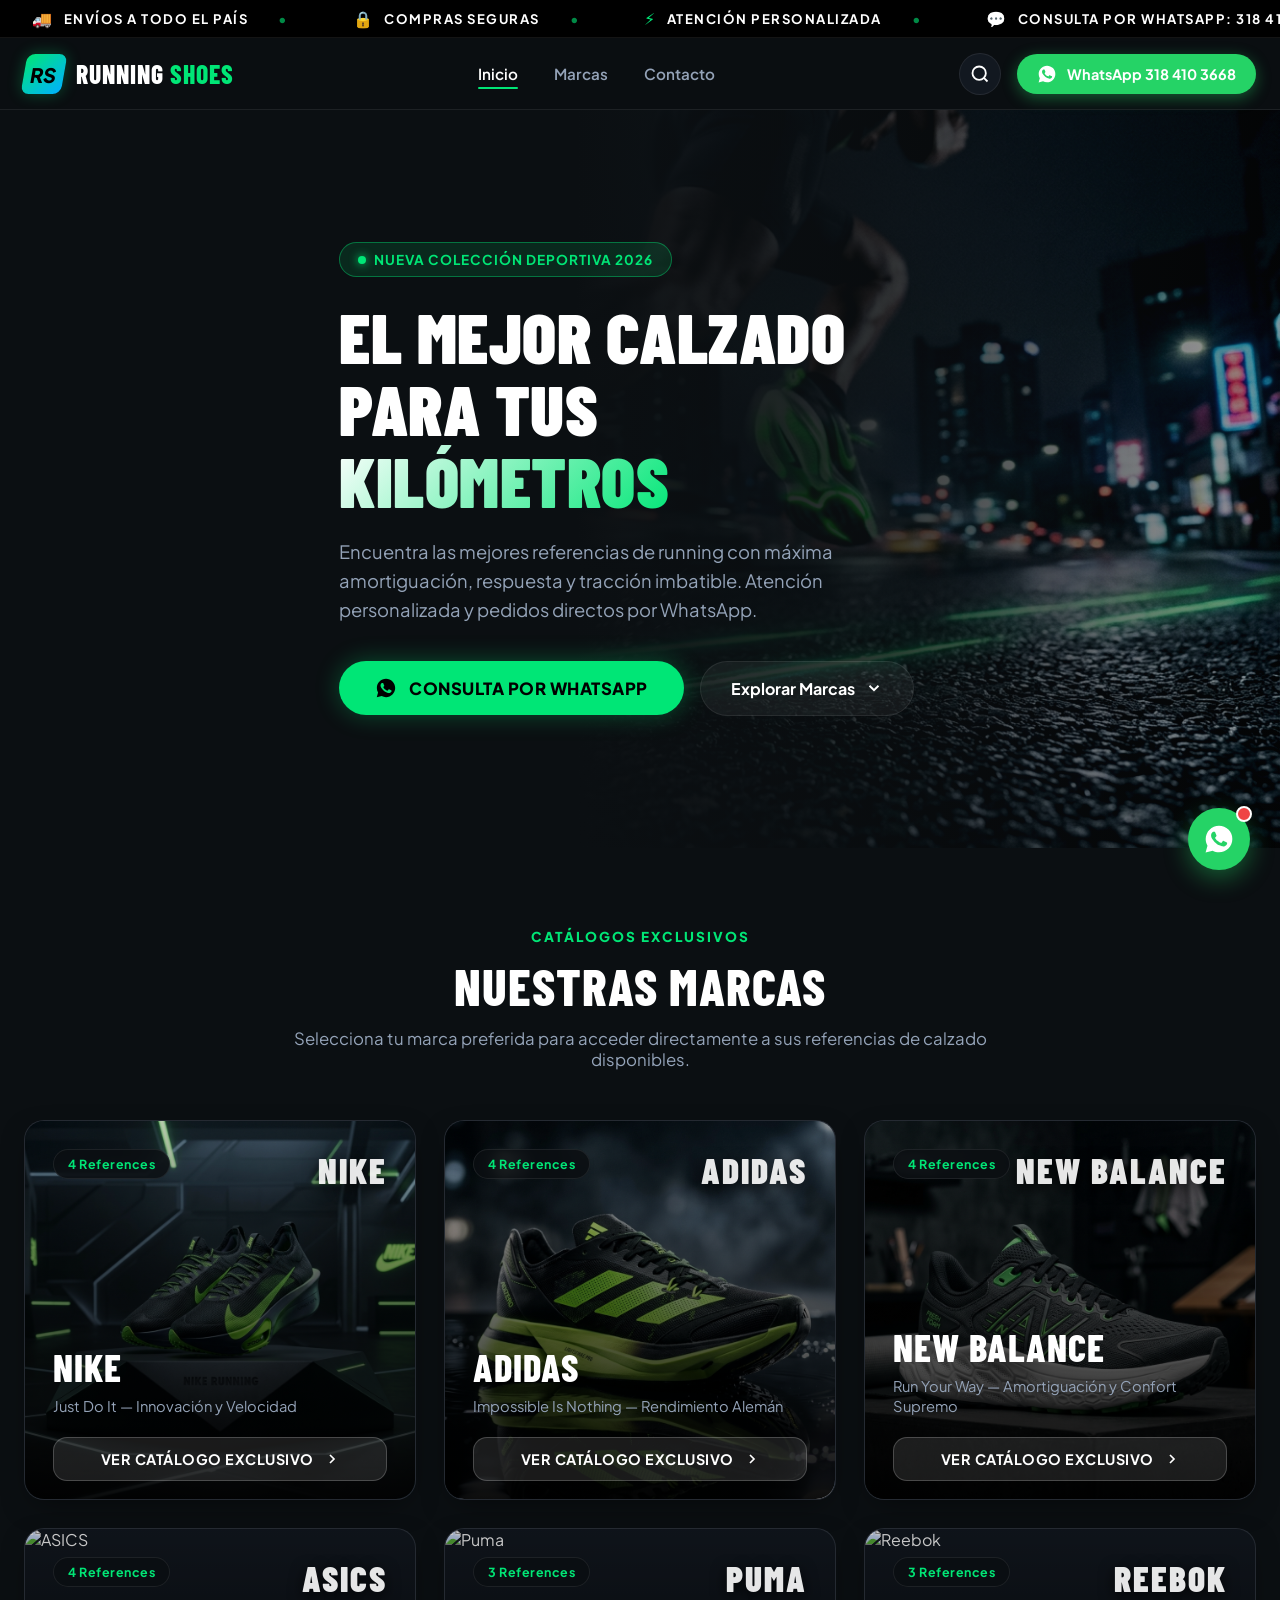
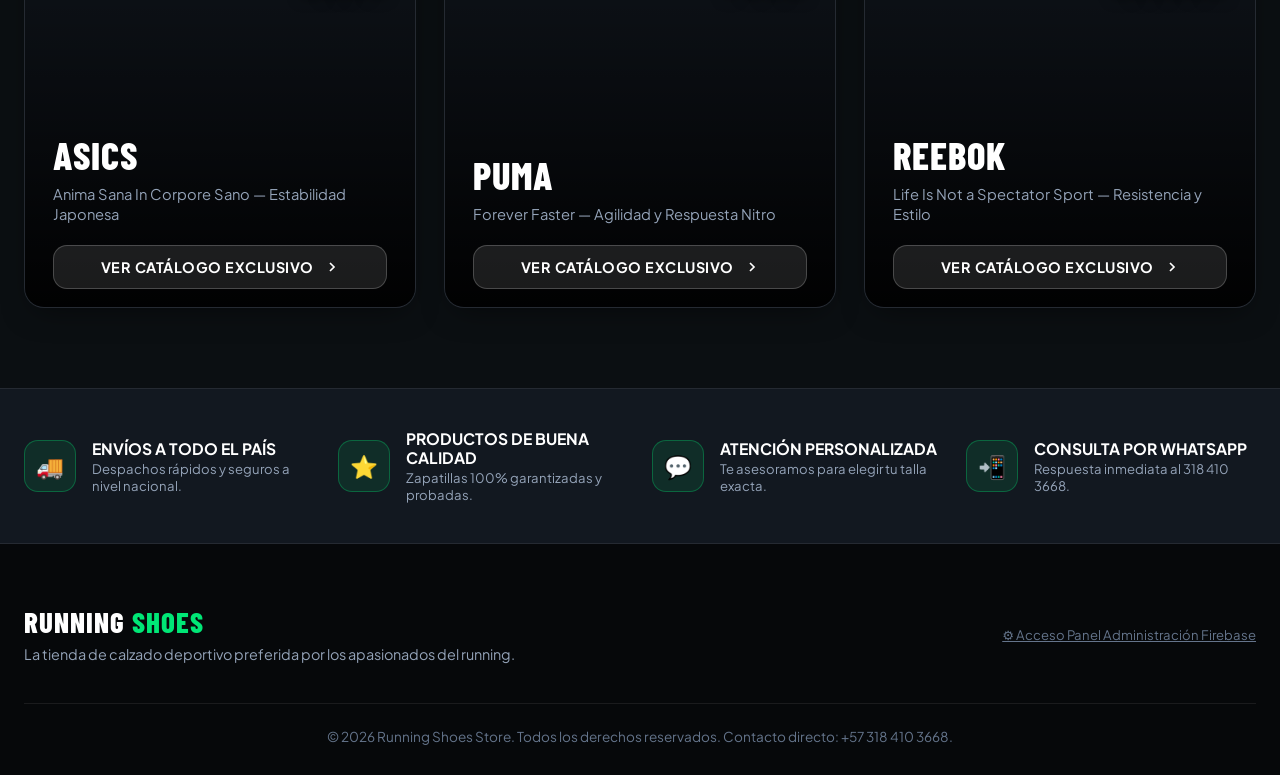
==== index.html @ e3128a9a "Commit inicial: Proyecto Running Shoes" ====
<!DOCTYPE html>
<html lang="es">
<head>
  <meta charset="UTF-8">
  <meta name="viewport" content="width=device-width, initial-scale=1.0">
  <title>Running Shoes — El mejor calzado para tus kilómetros</title>
  <meta name="description" content="Tienda especializada en zapatillas de running deportivas de las mejores marcas: Nike, Adidas, New Balance, ASICS, Puma y Reebok. Envíos a todo el país.">
  <meta name="keywords" content="zapatillas running, tenis deportivos, calzado atletismo, nike pegasus, adidas ultraboost, new balance 1080, asics nimbus, puma nitro, reebok floatride">
  
  <!-- Favicon -->
  <link rel="icon" href="data:image/svg+xml,<svg xmlns=%22http://www.w3.org/2000/svg%22 viewBox=%220 0 100 100%22><text y=%22.9em%22 font-size=%2290%22>👟</text></svg>">

  <!-- Google Fonts -->
  <link rel="preconnect" href="https://fonts.googleapis.com">
  <link rel="preconnect" href="https://fonts.gstatic.com" crossorigin>
  <link href="https://fonts.googleapis.com/css2?family=Barlow+Condensed:ital,wght@0,700;0,800;0,900;1,800&family=Plus+Jakarta+Sans:wght@400;500;600;700;800&display=swap" rel="stylesheet">

  <!-- Firebase v10 Web SDK (Compat mode for quick drop-in) -->
  <script src="https://www.gstatic.com/firebasejs/10.8.0/firebase-app-compat.js"></script>
  <script src="https://www.gstatic.com/firebasejs/10.8.0/firebase-firestore-compat.js"></script>

  <!-- Stylesheets -->
  <link rel="stylesheet" href="css/styles.css">
  <link rel="stylesheet" href="css/components.css">
  <link rel="stylesheet" href="css/responsive.css">
</head>
<body>

  <!-- 1. BARRA DE ANUNCIOS CONTINUA (TOP MARQUEE) -->
  <div class="top-announcement-bar" id="announcement-bar">
    <div class="marquee-track">
      <!-- Duplicate content to make infinite smooth scrolling loop -->
      <div class="marquee-item"><span class="icon">🚚</span> ENVÍOS A TODO EL PAÍS <span class="separator">•</span></div>
      <div class="marquee-item"><span class="icon">🔒</span> COMPRAS SEGURAS <span class="separator">•</span></div>
      <div class="marquee-item"><span class="icon">⚡</span> ATENCIÓN PERSONALIZADA <span class="separator">•</span></div>
      <div class="marquee-item"><span class="icon">💬</span> CONSULTA POR WHATSAPP: 318 410 3668 <span class="separator">•</span></div>

      <div class="marquee-item"><span class="icon">🚚</span> ENVÍOS A TODO EL PAÍS <span class="separator">•</span></div>
      <div class="marquee-item"><span class="icon">🔒</span> COMPRAS SEGURAS <span class="separator">•</span></div>
      <div class="marquee-item"><span class="icon">⚡</span> ATENCIÓN PERSONALIZADA <span class="separator">•</span></div>
      <div class="marquee-item"><span class="icon">💬</span> CONSULTA POR WHATSAPP: 318 410 3668 <span class="separator">•</span></div>
    </div>
  </div>

  <!-- 2. NAVEGACIÓN Y HEADER PRINCIPAL -->
  <header class="main-header" id="main-header">
    <div class="container header-container">
      <!-- Logo -->
      <a href="#home" class="brand-logo" id="header-logo-link">
        <div class="brand-logo-icon">RS</div>
        <div class="brand-logo-text">RUNNING <span>SHOES</span></div>
      </a>

      <!-- Menu Principal -->
      <nav>
        <ul class="nav-menu">
          <li><a href="#home" class="nav-link active" id="nav-home">Inicio</a></li>
          <li><a href="#marcas" class="nav-link" id="nav-brands">Marcas</a></li>
          <li><a href="#contacto" class="nav-link" id="nav-contact">Contacto</a></li>
        </ul>
      </nav>

      <!-- Acciones de Header -->
      <div class="header-actions">
        <!-- Icono de Búsqueda -->
        <button class="btn-icon" id="btn-open-search" title="Buscar zapatilla" aria-label="Buscar zapatilla">
          <svg width="20" height="20" viewBox="0 0 24 24" fill="none" stroke="currentColor" stroke-width="2.2"><circle cx="11" cy="11" r="8"></circle><line x1="21" y1="21" x2="16.65" y2="16.65"></line></svg>
        </button>

        <!-- Botón Top WhatsApp -->
        <a href="https://wa.me/573184103668?text=Hola%20Running%20Shoes,%20quisiera%20recibir%20asesor%C3%ADa%20sobre%20zapatillas." target="_blank" rel="noopener" class="btn-whatsapp-header">
          <svg viewBox="0 0 24 24"><path d="M12.012 2c-5.506 0-9.989 4.478-9.99 9.984 0 1.764.459 3.487 1.333 5.003l-1.417 5.176 5.297-1.389c1.46.797 3.109 1.216 4.777 1.217h.004c5.505 0 9.988-4.478 9.989-9.985 0-2.667-1.037-5.174-2.924-7.062s-4.394-2.944-7.063-2.944zm5.72 14.162c-.244.688-1.42 1.309-1.956 1.393-.535.084-1.218.125-3.524-.805-2.949-1.189-4.85-4.185-4.998-4.382-.148-.198-1.203-1.602-1.203-3.056 0-1.454.762-2.17 1.034-2.464.272-.294.593-.367.791-.367.198 0 .396.002.569.011.183.009.431-.07.674.513.247.593.841 2.054.915 2.203.074.148.124.322.025.517-.099.198-.148.322-.296.495-.148.173-.312.387-.446.52-.148.148-.302.309-.13.605.173.297.768 1.267 1.649 2.051 1.134 1.01 2.091 1.322 2.388 1.47.297.148.47.124.643-.074.173-.198.742-.865.94-1.162.198-.297.396-.247.667-.148.272.099 1.73.816 2.027.965.297.148.495.223.569.347.074.124.074.717-.17 1.405z"/></svg>
          <span>WhatsApp 318 410 3668</span>
        </a>
      </div>
    </div>
  </header>

  <!-- MAIN APP CONTAINER -->
  <main>
    <!-- ===================================================================
         HOMEPAGE VIEW (#home-view)
         =================================================================== -->
    <div id="home-view">
      <!-- 3. HERO SECTION DEPORTIVO -->
      <section class="hero-section">
        <div class="hero-bg-wrapper">
          <img src="assets/images/hero.jpg" alt="Running Shoes" class="hero-bg-img">
        </div>
        <div class="hero-overlay"></div>

        <div class="container hero-content">
          <div class="hero-badge">
            <span class="dot"></span>
            NUEVA COLECCIÓN DEPORTIVA 2026
          </div>
          <h1 class="hero-title">
            EL MEJOR CALZADO PARA TUS <span>KILÓMETROS</span>
          </h1>
          <p class="hero-description">
            Encuentra las mejores referencias de running con máxima amortiguación, respuesta y tracción imbatible. Atención personalizada y pedidos directos por WhatsApp.
          </p>

          <div class="hero-actions">
            <a href="https://wa.me/573184103668?text=Hola%20Running%20Shoes,%20quisiera%20recibir%20asesor%C3%ADa%20para%20elegir%20mis%20zapatillas." target="_blank" rel="noopener" class="btn-hero-primary">
              <svg width="22" height="22" viewBox="0 0 24 24" fill="currentColor"><path d="M12.012 2c-5.506 0-9.989 4.478-9.99 9.984 0 1.764.459 3.487 1.333 5.003l-1.417 5.176 5.297-1.389c1.46.797 3.109 1.216 4.777 1.217h.004c5.505 0 9.988-4.478 9.989-9.985 0-2.667-1.037-5.174-2.924-7.062s-4.394-2.944-7.063-2.944zm5.72 14.162c-.244.688-1.42 1.309-1.956 1.393-.535.084-1.218.125-3.524-.805-2.949-1.189-4.85-4.185-4.998-4.382-.148-.198-1.203-1.602-1.203-3.056 0-1.454.762-2.17 1.034-2.464.272-.294.593-.367.791-.367.198 0 .396.002.569.011.183.009.431-.07.674.513.247.593.841 2.054.915 2.203.074.148.124.322.025.517-.099.198-.148.322-.296.495-.148.173-.312.387-.446.52-.148.148-.302.309-.13.605.173.297.768 1.267 1.649 2.051 1.134 1.01 2.091 1.322 2.388 1.47.297.148.47.124.643-.074.173-.198.742-.865.94-1.162.198-.297.396-.247.667-.148.272.099 1.73.816 2.027.965.297.148.495.223.569.347.074.124.074.717-.17 1.405z"/></svg>
              CONSULTA POR WHATSAPP
            </a>

            <a href="#marcas" class="btn-hero-secondary">
              Explorar Marcas
              <svg width="18" height="18" viewBox="0 0 24 24" fill="none" stroke="currentColor" stroke-width="2.5"><polyline points="6 9 12 15 18 9"></polyline></svg>
            </a>
          </div>
        </div>
      </section>

      <!-- 4. SECCIÓN "NUESTRAS MARCAS" (TARJETAS UNICAMENTE EN EL INICIO) -->
      <section class="section-padding" id="marcas">
        <div class="container">
          <div class="section-header">
            <span class="section-subtitle">Catálogos Exclusivos</span>
            <h2 class="section-title">NUESTRAS MARCAS</h2>
            <p class="section-description">
              Selecciona tu marca preferida para acceder directamente a sus referencias de calzado disponibles.
            </p>
          </div>

          <!-- Grilla de Tarjetas de Marcas -->
          <div class="brands-grid" id="brands-grid">
            <!-- RENDERIZADO DINÁMICO POR JS -->
          </div>
        </div>
      </section>
    </div>

    <!-- ===================================================================
         SINGLE BRAND CATALOG VIEW (#brand-view)
         =================================================================== -->
    <div id="brand-view" class="brand-catalog-view">
      <div class="container section-padding">
        
        <!-- Header de la Marca Seleccionada -->
        <div class="brand-catalog-header">
          <div class="brand-header-actions">
            <button class="btn-back-to-brands" id="btn-back-to-brands">
              <svg width="18" height="18" viewBox="0 0 24 24" fill="none" stroke="currentColor" stroke-width="2.5"><line x1="19" y1="12" x2="5" y2="12"></line><polyline points="12 19 5 12 12 5"></polyline></svg>
              Volver a Marcas
            </button>
            <span class="brand-badge-pill" id="brand-header-badge">Nike Official</span>
          </div>

          <h2 class="brand-header-title" id="brand-header-title">NIKE RUNNING</h2>
          <p class="brand-header-description" id="brand-header-desc">
            Explora la colección completa de zapatillas Nike diseñadas para velocidad, entrenamientos diarios y fondos largos.
          </p>
        </div>

        <!-- Barra de Herramientas & Filtros de Categoría -->
        <div class="catalog-toolbar">
          <div class="category-filters" id="category-filters">
            <!-- Chips de Filtro Generados por JS -->
          </div>
          <div class="product-count-text" id="product-count-text">
            Mostrando referencias disponibles
          </div>
        </div>

        <!-- Grilla de Productos (4 Columnas en Desktop) -->
        <div class="products-grid" id="products-grid">
          <!-- RENDERIZADO DINÁMICO POR JS -->
        </div>

      </div>
    </div>
  </main>

  <!-- 5. FOOTER PROFESIONAL & GARANTÍAS -->
  <footer id="contacto">
    <div class="footer-guarantees">
      <div class="container">
        <div class="guarantees-grid">
          <div class="guarantee-card">
            <div class="guarantee-icon">🚚</div>
            <div>
              <div class="guarantee-title">ENVÍOS A TODO EL PAÍS</div>
              <div class="guarantee-desc">Despachos rápidos y seguros a nivel nacional.</div>
            </div>
          </div>

          <div class="guarantee-card">
            <div class="guarantee-icon">⭐</div>
            <div>
              <div class="guarantee-title">PRODUCTOS DE BUENA CALIDAD</div>
              <div class="guarantee-desc">Zapatillas 100% garantizadas y probadas.</div>
            </div>
          </div>

          <div class="guarantee-card">
            <div class="guarantee-icon">💬</div>
            <div>
              <div class="guarantee-title">ATENCIÓN PERSONALIZADA</div>
              <div class="guarantee-desc">Te asesoramos para elegir tu talla exacta.</div>
            </div>
          </div>

          <div class="guarantee-card">
            <div class="guarantee-icon">📲</div>
            <div>
              <div class="guarantee-title">CONSULTA POR WHATSAPP</div>
              <div class="guarantee-desc">Respuesta inmediata al 318 410 3668.</div>
            </div>
          </div>
        </div>
      </div>
    </div>

    <div class="site-footer">
      <div class="container">
        <div style="display: flex; justify-content: space-between; align-items: center; flex-wrap: wrap; gap: 20px;">
          <div>
            <div class="brand-logo-text" style="font-size: 1.8rem;">RUNNING <span>SHOES</span></div>
            <p style="color: var(--text-secondary); margin-top: 6px; font-size: 0.9rem;">
              La tienda de calzado deportivo preferida por los apasionados del running.
            </p>
          </div>

          <div>
            <a href="admin.html" style="color: var(--text-muted); font-size: 0.82rem; text-decoration: underline;">
              ⚙️ Acceso Panel Administración Firebase
            </a>
          </div>
        </div>

        <div class="footer-bottom">
          &copy; 2026 Running Shoes Store. Todos los derechos reservados. Contacto directo: +57 318 410 3668.
        </div>
      </div>
    </div>
  </footer>

  <!-- 6. BOTÓN FLOTANTE DE WHATSAPP -->
  <a href="https://wa.me/573184103668?text=Hola%20Running%20Shoes,%20quisiera%20consultar%20sobre%20disponibilidad%20de%20zapatillas." target="_blank" rel="noopener" class="floating-whatsapp" title="Habla con nosotros por WhatsApp" aria-label="WhatsApp Chat">
    <span class="whatsapp-badge-pulse"></span>
    <svg viewBox="0 0 24 24"><path d="M12.012 2c-5.506 0-9.989 4.478-9.99 9.984 0 1.764.459 3.487 1.333 5.003l-1.417 5.176 5.297-1.389c1.46.797 3.109 1.216 4.777 1.217h.004c5.505 0 9.988-4.478 9.989-9.985 0-2.667-1.037-5.174-2.924-7.062s-4.394-2.944-7.063-2.944zm5.72 14.162c-.244.688-1.42 1.309-1.956 1.393-.535.084-1.218.125-3.524-.805-2.949-1.189-4.85-4.185-4.998-4.382-.148-.198-1.203-1.602-1.203-3.056 0-1.454.762-2.17 1.034-2.464.272-.294.593-.367.791-.367.198 0 .396.002.569.011.183.009.431-.07.674.513.247.593.841 2.054.915 2.203.074.148.124.322.025.517-.099.198-.148.322-.296.495-.148.173-.312.387-.446.52-.148.148-.302.309-.13.605.173.297.768 1.267 1.649 2.051 1.134 1.01 2.091 1.322 2.388 1.47.297.148.47.124.643-.074.173-.198.742-.865.94-1.162.198-.297.396-.247.667-.148.272.099 1.73.816 2.027.965.297.148.495.223.569.347.074.124.074.717-.17 1.405z"/></svg>
  </a>

  <!-- 7. MODAL QUICK VIEW DETALLE PRODUCTO -->
  <div class="modal-backdrop" id="quick-view-modal">
    <div class="modal-content">
      <button class="btn-modal-close" id="btn-close-quick-view" aria-label="Cerrar modal">&times;</button>
      <div class="modal-grid">
        <div class="modal-media">
          <img src="" alt="Zapatilla" id="modal-product-img">
        </div>
        <div class="modal-details">
          <div class="product-category" id="modal-product-category">NIKE • DAILY TRAINER</div>
          <h3 class="modal-title" id="modal-product-title">Nike Pegasus 41</h3>
          <div class="modal-price" id="modal-product-price">$489.900 COP</div>
          <p class="modal-description" id="modal-product-desc">
            Descripción de la zapatilla...
          </p>

          <!-- Especificaciones Técnicas -->
          <div class="product-specs-pills" style="margin-bottom: 24px;">
            <span class="spec-pill" id="modal-spec-weight">⚖️ 280 g</span>
            <span class="spec-pill" id="modal-spec-drop">👟 Drop 10 mm</span>
            <span class="spec-pill" id="modal-spec-cushioning">☁️ Reactiva</span>
          </div>

          <!-- Selector de Tallas -->
          <div class="size-selector-title">Selecciona tu Talla (COL / US):</div>
          <div class="sizes-grid" id="modal-sizes-container">
            <!-- Botones de tallas por JS -->
          </div>

          <!-- Botón Pedido WhatsApp -->
          <button class="btn-whatsapp-product" id="btn-modal-whatsapp" style="padding: 14px; font-size: 1rem;">
            <svg viewBox="0 0 24 24"><path d="M12.012 2c-5.506 0-9.989 4.478-9.99 9.984 0 1.764.459 3.487 1.333 5.003l-1.417 5.176 5.297-1.389c1.46.797 3.109 1.216 4.777 1.217h.004c5.505 0 9.988-4.478 9.989-9.985 0-2.667-1.037-5.174-2.924-7.062s-4.394-2.944-7.063-2.944zm5.72 14.162c-.244.688-1.42 1.309-1.956 1.393-.535.084-1.218.125-3.524-.805-2.949-1.189-4.85-4.185-4.998-4.382-.148-.198-1.203-1.602-1.203-3.056 0-1.454.762-2.17 1.034-2.464.272-.294.593-.367.791-.367.198 0 .396.002.569.011.183.009.431-.07.674.513.247.593.841 2.054.915 2.203.074.148.124.322.025.517-.099.198-.148.322-.296.495-.148.173-.312.387-.446.52-.148.148-.302.309-.13.605.173.297.768 1.267 1.649 2.051 1.134 1.01 2.091 1.322 2.388 1.47.297.148.47.124.643-.074.173-.198.742-.865.94-1.162.198-.297.396-.247.667-.148.272.099 1.73.816 2.027.965.297.148.495.223.569.347.074.124.074.717-.17 1.405z"/></svg>
            Pedir por WhatsApp con esta Talla
          </button>
        </div>
      </div>
    </div>
  </div>

  <!-- 8. MODAL DE BÚSQUEDA RÁPIDA -->
  <div class="search-modal" id="search-modal">
    <div style="display: flex; justify-content: flex-end; max-width: 1200px; margin: 0 auto 20px auto;">
      <button class="btn-modal-close" id="btn-close-search" style="position: static;">&times;</button>
    </div>

    <div class="search-input-wrapper">
      <span class="search-icon-inside">🔍</span>
      <input type="text" id="search-input" class="search-input" placeholder="Buscar por modelo (ej: Pegasus, Ultraboost, Boston)..." autocomplete="off">
    </div>

    <div class="container">
      <div class="products-grid" id="search-results-grid">
        <!-- Resultados instantáneos de búsqueda -->
      </div>
    </div>
  </div>

  <!-- Scripts JavaScript -->
  <script src="js/products.js"></script>
  <script src="js/firebase-config.js"></script>
  <script src="js/products-service.js"></script>
  <script src="js/whatsapp.js"></script>
  <script src="js/app.js"></script>
</body>
</html>
---- css/styles.css ----
/* ==========================================================================
   RUNNING SHOES — DESIGN SYSTEM & BASE STYLES
   Colors: Dark Charcoal (#0B0F12), White (#FFFFFF), Neon Green (#00E676), WhatsApp (#25D366)
   ========================================================================== */

:root {
  /* Color Tokens */
  --bg-main: #0b0f12;
  --bg-surface: #121820;
  --bg-surface-elevated: #1a232e;
  --bg-card: #161e27;
  --bg-card-light: #ffffff;
  
  --text-primary: #ffffff;
  --text-secondary: #94a3b8;
  --text-dark: #0f172a;
  --text-muted: #64748b;

  --accent-green: #00e676;
  --accent-green-hover: #00c853;
  --accent-green-glow: rgba(0, 230, 118, 0.3);
  
  --whatsapp-green: #25d366;
  --whatsapp-hover: #1eaa52;
  --whatsapp-glow: rgba(37, 211, 102, 0.4);

  --border-subtle: rgba(255, 255, 255, 0.08);
  --border-active: rgba(0, 230, 118, 0.5);

  /* Typography */
  --font-main: 'Plus Jakarta Sans', system-ui, -apple-system, sans-serif;
  --font-display: 'Barlow Condensed', 'Plus Jakarta Sans', sans-serif;

  /* Layout Constants */
  --header-height: 72px;
  --topbar-height: 38px;
  --radius-sm: 8px;
  --radius-md: 14px;
  --radius-lg: 20px;
  --radius-full: 9999px;

  /* Shadows & Effects */
  --shadow-sm: 0 4px 12px rgba(0, 0, 0, 0.15);
  --shadow-glow: 0 0 25px rgba(0, 230, 118, 0.25);
  --shadow-card: 0 10px 30px -10px rgba(0, 0, 0, 0.5);
  --transition-fast: 0.2s cubic-bezier(0.4, 0, 0.2, 1);
  --transition-smooth: 0.35s cubic-bezier(0.16, 1, 0.3, 1);
}

/* Reset & Normalize */
*, *::before, *::after {
  box-sizing: border-box;
  margin: 0;
  padding: 0;
}

html {
  scroll-behavior: smooth;
  font-size: 16px;
  background-color: var(--bg-main);
  color: var(--text-primary);
  font-family: var(--font-main);
  -webkit-font-smoothing: antialiased;
}

body {
  overflow-x: hidden;
  min-height: 100vh;
  display: flex;
  flex-direction: column;
}

a {
  color: inherit;
  text-decoration: none;
}

button {
  font-family: inherit;
  border: none;
  background: none;
  cursor: pointer;
}

img {
  max-width: 100%;
  height: auto;
  display: block;
}

/* Utility Containers */
.container {
  width: 100%;
  max-width: 1320px;
  margin: 0 auto;
  padding: 0 24px;
}

.section-padding {
  padding: 80px 0;
}

/* Custom Scrollbar */
::-webkit-scrollbar {
  width: 10px;
}
::-webkit-scrollbar-track {
  background: var(--bg-main);
}
::-webkit-scrollbar-thumb {
  background: #24303f;
  border-radius: var(--radius-full);
}
::-webkit-scrollbar-thumb:hover {
  background: var(--accent-green);
}
---- css/components.css ----
/* ==========================================================================
   RUNNING SHOES — COMPONENTS & MODULES STYLES
   ========================================================================== */

/* --------------------------------------------------------------------------
   1. TOP ANNOUNCEMENT MARQUEE BAR
   -------------------------------------------------------------------------- */
.top-announcement-bar {
  background: #000000;
  border-bottom: 1px solid var(--border-subtle);
  height: var(--topbar-height);
  overflow: hidden;
  position: relative;
  z-index: 100;
  display: flex;
  align-items: center;
}

.marquee-track {
  display: flex;
  width: max-content;
  animation: marquee 28s linear infinite;
}

.marquee-track:hover {
  animation-play-state: paused;
}

.marquee-item {
  display: inline-flex;
  align-items: center;
  gap: 10px;
  padding: 0 32px;
  font-size: 0.82rem;
  font-weight: 700;
  letter-spacing: 1.5px;
  text-transform: uppercase;
  color: var(--text-primary);
  white-space: nowrap;
}

.marquee-item .icon {
  color: var(--accent-green);
  font-size: 1rem;
}

.marquee-item .separator {
  color: var(--accent-green);
  margin-left: 20px;
  opacity: 0.6;
}

@keyframes marquee {
  0% { transform: translateX(0); }
  100% { transform: translateX(-50%); }
}

/* --------------------------------------------------------------------------
   2. MAIN HEADER NAVIGATION
   -------------------------------------------------------------------------- */
.main-header {
  position: sticky;
  top: 0;
  z-index: 90;
  background: rgba(11, 15, 18, 0.92);
  backdrop-filter: blur(16px);
  -webkit-backdrop-filter: blur(16px);
  border-bottom: 1px solid var(--border-subtle);
  height: var(--header-height);
  transition: var(--transition-fast);
}

.header-container {
  display: flex;
  align-items: center;
  justify-content: space-between;
  height: 100%;
}

.brand-logo {
  display: flex;
  align-items: center;
  gap: 12px;
  text-decoration: none;
}

.brand-logo-icon {
  width: 40px;
  height: 40px;
  background: linear-gradient(135deg, var(--accent-green) 0%, #00b0ff 100%);
  border-radius: var(--radius-sm);
  display: flex;
  align-items: center;
  justify-content: center;
  color: #000;
  font-weight: 900;
  font-size: 1.25rem;
  transform: skewX(-10deg);
  box-shadow: 0 0 15px var(--accent-green-glow);
}

.brand-logo-text {
  font-family: var(--font-display);
  font-size: 1.6rem;
  font-weight: 800;
  letter-spacing: 1px;
  text-transform: uppercase;
  color: var(--text-primary);
}

.brand-logo-text span {
  color: var(--accent-green);
}

/* Nav Menu */
.nav-menu {
  display: flex;
  align-items: center;
  gap: 36px;
  list-style: none;
}

.nav-link {
  font-size: 0.95rem;
  font-weight: 600;
  color: var(--text-secondary);
  transition: var(--transition-fast);
  position: relative;
  padding: 6px 0;
}

.nav-link:hover, .nav-link.active {
  color: var(--text-primary);
}

.nav-link.active::after, .nav-link:hover::after {
  content: '';
  position: absolute;
  bottom: 0;
  left: 0;
  width: 100%;
  height: 2px;
  background: var(--accent-green);
  border-radius: var(--radius-full);
}

/* Header Actions */
.header-actions {
  display: flex;
  align-items: center;
  gap: 16px;
}

.btn-icon {
  width: 42px;
  height: 42px;
  border-radius: var(--radius-full);
  background: var(--bg-surface);
  border: 1px solid var(--border-subtle);
  color: var(--text-primary);
  display: flex;
  align-items: center;
  justify-content: center;
  font-size: 1.1rem;
  transition: var(--transition-fast);
}

.btn-icon:hover {
  background: var(--bg-surface-elevated);
  border-color: var(--accent-green);
  color: var(--accent-green);
}

.btn-whatsapp-header {
  display: inline-flex;
  align-items: center;
  gap: 10px;
  background: var(--whatsapp-green);
  color: #ffffff;
  padding: 10px 20px;
  border-radius: var(--radius-full);
  font-weight: 700;
  font-size: 0.9rem;
  transition: var(--transition-fast);
  box-shadow: 0 4px 15px var(--whatsapp-glow);
}

.btn-whatsapp-header:hover {
  background: var(--whatsapp-hover);
  transform: translateY(-2deg);
  box-shadow: 0 6px 20px var(--whatsapp-glow);
}

.btn-whatsapp-header svg {
  width: 20px;
  height: 20px;
  fill: currentColor;
}

/* --------------------------------------------------------------------------
   3. HERO SECTION DEPORTIVO
   -------------------------------------------------------------------------- */
.hero-section {
  position: relative;
  min-height: 82vh;
  display: flex;
  align-items: center;
  background: var(--bg-main);
  overflow: hidden;
  padding: 60px 0;
}

.hero-bg-wrapper {
  position: absolute;
  top: 0;
  right: 0;
  width: 65%;
  height: 100%;
  z-index: 1;
}

.hero-bg-img {
  width: 100%;
  height: 100%;
  object-fit: cover;
  object-position: center right;
  filter: brightness(0.85) contrast(1.1);
}

.hero-overlay {
  position: absolute;
  inset: 0;
  background: linear-gradient(90deg, 
    #0b0f12 0%, 
    #0b0f12 45%, 
    rgba(11, 15, 18, 0.85) 65%, 
    rgba(11, 15, 18, 0.3) 100%
  );
  z-index: 2;
}

.hero-content {
  position: relative;
  z-index: 10;
  max-width: 650px;
}

.hero-badge {
  display: inline-flex;
  align-items: center;
  gap: 8px;
  background: rgba(0, 230, 118, 0.12);
  border: 1px solid rgba(0, 230, 118, 0.4);
  color: var(--accent-green);
  padding: 8px 18px;
  border-radius: var(--radius-full);
  font-size: 0.85rem;
  font-weight: 700;
  letter-spacing: 1px;
  text-transform: uppercase;
  margin-bottom: 24px;
}

.hero-badge .dot {
  width: 8px;
  height: 8px;
  background: var(--accent-green);
  border-radius: 50%;
  box-shadow: 0 0 10px var(--accent-green);
  animation: pulse 2s infinite;
}

.hero-title {
  font-family: var(--font-display);
  font-size: clamp(2.8rem, 5.5vw, 4.8rem);
  font-weight: 900;
  line-height: 1.02;
  text-transform: uppercase;
  letter-spacing: 0.5px;
  margin-bottom: 20px;
  color: var(--text-primary);
}

.hero-title span {
  background: linear-gradient(135deg, #ffffff 0%, var(--accent-green) 100%);
  -webkit-background-clip: text;
  -webkit-text-fill-color: transparent;
}

.hero-description {
  font-size: 1.15rem;
  line-height: 1.6;
  color: var(--text-secondary);
  margin-bottom: 36px;
}

.hero-actions {
  display: flex;
  align-items: center;
  gap: 16px;
  flex-wrap: wrap;
}

.btn-hero-primary {
  display: inline-flex;
  align-items: center;
  gap: 12px;
  background: var(--accent-green);
  color: #000000;
  padding: 16px 36px;
  border-radius: var(--radius-full);
  font-weight: 800;
  font-size: 1.05rem;
  letter-spacing: 0.5px;
  text-transform: uppercase;
  transition: var(--transition-smooth);
  box-shadow: 0 0 25px var(--accent-green-glow);
}

.btn-hero-primary:hover {
  background: var(--accent-green-hover);
  transform: translateY(-3deg) scale(1.02);
  box-shadow: 0 0 35px rgba(0, 230, 118, 0.5);
}

.btn-hero-secondary {
  display: inline-flex;
  align-items: center;
  gap: 10px;
  background: rgba(255, 255, 255, 0.05);
  border: 1px solid var(--border-subtle);
  color: var(--text-primary);
  padding: 16px 30px;
  border-radius: var(--radius-full);
  font-weight: 700;
  font-size: 1rem;
  transition: var(--transition-fast);
}

.btn-hero-secondary:hover {
  background: rgba(255, 255, 255, 0.1);
  border-color: var(--text-primary);
}

/* --------------------------------------------------------------------------
   4. SECTION: NUESTRAS MARCAS (HOMEPAGE MAIN FOCUS)
   -------------------------------------------------------------------------- */
.section-header {
  text-align: center;
  max-width: 700px;
  margin: 0 auto 50px auto;
}

.section-subtitle {
  font-size: 0.85rem;
  font-weight: 800;
  letter-spacing: 2px;
  text-transform: uppercase;
  color: var(--accent-green);
  margin-bottom: 10px;
  display: block;
}

.section-title {
  font-family: var(--font-display);
  font-size: clamp(2.2rem, 4vw, 3.2rem);
  font-weight: 800;
  text-transform: uppercase;
  letter-spacing: 1px;
  color: var(--text-primary);
}

.section-description {
  color: var(--text-secondary);
  font-size: 1.05rem;
  margin-top: 12px;
}

/* Brands Grid */
.brands-grid {
  display: grid;
  grid-template-columns: repeat(3, 1fr);
  gap: 28px;
}

.brand-card {
  position: relative;
  height: 380px;
  border-radius: var(--radius-lg);
  overflow: hidden;
  background: var(--bg-surface);
  border: 1px solid var(--border-subtle);
  cursor: pointer;
  transition: var(--transition-smooth);
  box-shadow: var(--shadow-card);
}

.brand-card:hover {
  transform: translateY(-8deg);
  border-color: var(--accent-green);
  box-shadow: 0 20px 40px rgba(0, 0, 0, 0.6), 0 0 25px var(--accent-green-glow);
}

.brand-card-img {
  width: 100%;
  height: 100%;
  object-fit: cover;
  transition: transform 0.6s cubic-bezier(0.16, 1, 0.3, 1);
}

.brand-card:hover .brand-card-img {
  transform: scale(1.1);
}

.brand-card-overlay {
  position: absolute;
  inset: 0;
  background: linear-gradient(180deg, 
    rgba(0, 0, 0, 0.2) 0%, 
    rgba(0, 0, 0, 0.5) 40%, 
    rgba(0, 0, 0, 0.95) 100%
  );
  display: flex;
  flex-direction: column;
  justify-content: space-between;
  padding: 28px;
  z-index: 2;
}

.brand-card-top {
  display: flex;
  justify-content: space-between;
  align-items: flex-start;
}

.brand-badge-pill {
  background: rgba(11, 15, 18, 0.85);
  backdrop-filter: blur(8px);
  border: 1px solid var(--border-subtle);
  color: var(--accent-green);
  font-size: 0.78rem;
  font-weight: 700;
  padding: 6px 14px;
  border-radius: var(--radius-full);
  letter-spacing: 0.5px;
}

.brand-logo-watermark {
  font-family: var(--font-display);
  font-size: 2.2rem;
  font-weight: 900;
  color: rgba(255, 255, 255, 0.9);
  letter-spacing: 2px;
  text-shadow: 0 4px 15px rgba(0, 0, 0, 0.8);
}

.brand-card-bottom {
  transform: translateY(10px);
  transition: transform 0.3s ease;
}

.brand-card:hover .brand-card-bottom {
  transform: translateY(0);
}

.brand-name {
  font-family: var(--font-display);
  font-size: 2.4rem;
  font-weight: 800;
  text-transform: uppercase;
  color: var(--text-primary);
  margin-bottom: 6px;
  letter-spacing: 1px;
}

.brand-tagline {
  font-size: 0.92rem;
  color: var(--text-secondary);
  margin-bottom: 20px;
  line-height: 1.4;
}

.btn-explore-brand {
  display: inline-flex;
  align-items: center;
  gap: 10px;
  width: 100%;
  justify-content: center;
  background: rgba(255, 255, 255, 0.1);
  border: 1px solid rgba(255, 255, 255, 0.2);
  color: var(--text-primary);
  padding: 12px;
  border-radius: var(--radius-md);
  font-weight: 700;
  font-size: 0.9rem;
  text-transform: uppercase;
  letter-spacing: 0.5px;
  transition: var(--transition-fast);
}

.brand-card:hover .btn-explore-brand {
  background: var(--accent-green);
  border-color: var(--accent-green);
  color: #000000;
  box-shadow: 0 0 15px var(--accent-green-glow);
}

/* --------------------------------------------------------------------------
   5. SINGLE BRAND CATALOG VIEW
   -------------------------------------------------------------------------- */
.brand-catalog-view {
  display: none; /* Controlled via JS */
  padding-bottom: 80px;
}

.brand-catalog-view.active {
  display: block;
  animation: fadeIn 0.4s ease-out;
}

@keyframes fadeIn {
  from { opacity: 0; transform: translateY(15px); }
  to { opacity: 1; transform: translateY(0); }
}

.brand-catalog-header {
  position: relative;
  background: var(--bg-surface);
  border-radius: var(--radius-lg);
  padding: 40px;
  margin-bottom: 40px;
  border: 1px solid var(--border-subtle);
  overflow: hidden;
}

.brand-header-actions {
  display: flex;
  justify-content: space-between;
  align-items: center;
  margin-bottom: 24px;
}

.btn-back-to-brands {
  display: inline-flex;
  align-items: center;
  gap: 10px;
  background: rgba(255, 255, 255, 0.08);
  border: 1px solid var(--border-subtle);
  color: var(--text-primary);
  padding: 10px 22px;
  border-radius: var(--radius-full);
  font-weight: 700;
  font-size: 0.9rem;
  transition: var(--transition-fast);
}

.btn-back-to-brands:hover {
  background: var(--accent-green);
  border-color: var(--accent-green);
  color: #000000;
}

.brand-header-title {
  font-family: var(--font-display);
  font-size: clamp(2.5rem, 5vw, 4rem);
  font-weight: 900;
  text-transform: uppercase;
  color: var(--text-primary);
  letter-spacing: 1px;
}

.brand-header-description {
  color: var(--text-secondary);
  font-size: 1.1rem;
  max-width: 700px;
  margin-top: 10px;
}

/* Filter Bar inside Catalog */
.catalog-toolbar {
  display: flex;
  align-items: center;
  justify-content: space-between;
  gap: 20px;
  margin-bottom: 36px;
  flex-wrap: wrap;
}

.category-filters {
  display: flex;
  align-items: center;
  gap: 10px;
  flex-wrap: wrap;
}

.filter-chip {
  background: var(--bg-surface);
  border: 1px solid var(--border-subtle);
  color: var(--text-secondary);
  padding: 8px 18px;
  border-radius: var(--radius-full);
  font-size: 0.88rem;
  font-weight: 600;
  transition: var(--transition-fast);
  cursor: pointer;
}

.filter-chip:hover, .filter-chip.active {
  background: var(--accent-green);
  border-color: var(--accent-green);
  color: #000000;
  font-weight: 700;
}

/* Product Count Indicator */
.product-count-text {
  color: var(--text-muted);
  font-size: 0.9rem;
  font-weight: 600;
}

/* --------------------------------------------------------------------------
   6. PRODUCT CARDS & GRID (4 COLUMNS DESKTOP)
   -------------------------------------------------------------------------- */
.products-grid {
  display: grid;
  grid-template-columns: repeat(4, 1fr);
  gap: 24px;
}

.product-card {
  background: var(--bg-card);
  border-radius: var(--radius-lg);
  border: 1px solid var(--border-subtle);
  overflow: hidden;
  display: flex;
  flex-direction: column;
  transition: var(--transition-smooth);
  box-shadow: var(--shadow-sm);
  position: relative;
}

.product-card:hover {
  transform: translateY(-6deg);
  border-color: var(--border-active);
  box-shadow: 0 15px 35px rgba(0, 0, 0, 0.4), 0 0 20px var(--accent-green-glow);
}

.product-card-header {
  position: relative;
  width: 100%;
  height: 250px;
  background: #ffffff; /* Clean light surface for shoe visibility */
  display: flex;
  align-items: center;
  justify-content: center;
  padding: 20px;
  overflow: hidden;
}

.product-badge {
  position: absolute;
  top: 14px;
  left: 14px;
  background: #000000;
  color: var(--accent-green);
  border: 1px solid var(--accent-green);
  font-size: 0.72rem;
  font-weight: 800;
  padding: 4px 10px;
  border-radius: var(--radius-sm);
  letter-spacing: 0.5px;
  text-transform: uppercase;
  z-index: 5;
}

.product-brand-tag {
  position: absolute;
  top: 14px;
  right: 14px;
  background: rgba(0, 0, 0, 0.06);
  color: #334155;
  font-weight: 800;
  font-size: 0.75rem;
  padding: 4px 10px;
  border-radius: var(--radius-full);
}

.product-img {
  max-width: 90%;
  max-height: 85%;
  object-fit: contain;
  transition: transform 0.4s cubic-bezier(0.16, 1, 0.3, 1);
  filter: drop-shadow(0 10px 15px rgba(0, 0, 0, 0.18));
}

.product-card:hover .product-img {
  transform: scale(1.08) rotate(-3deg);
}

.product-card-body {
  padding: 22px;
  display: flex;
  flex-direction: column;
  flex-grow: 1;
}

.product-category {
  font-size: 0.78rem;
  font-weight: 700;
  color: var(--accent-green);
  text-transform: uppercase;
  letter-spacing: 0.8px;
  margin-bottom: 6px;
}

.product-title {
  font-size: 1.15rem;
  font-weight: 800;
  color: var(--text-primary);
  line-height: 1.3;
  margin-bottom: 12px;
  display: -webkit-box;
  -webkit-line-clamp: 2;
  line-clamp: 2;
  -webkit-box-orient: vertical;
  overflow: hidden;
  height: 2.6em;
}

.product-specs-pills {
  display: flex;
  align-items: center;
  gap: 8px;
  margin-bottom: 18px;
  flex-wrap: wrap;
}

.spec-pill {
  font-size: 0.75rem;
  color: var(--text-secondary);
  background: rgba(255, 255, 255, 0.05);
  padding: 4px 8px;
  border-radius: var(--radius-sm);
  border: 1px solid var(--border-subtle);
}

.product-price-row {
  display: flex;
  align-items: center;
  justify-content: space-between;
  margin-top: auto;
  margin-bottom: 16px;
}

.product-price {
  font-family: var(--font-display);
  font-size: 1.4rem;
  font-weight: 800;
  color: var(--text-primary);
}

/* WhatsApp Product CTA Button */
.btn-whatsapp-product {
  width: 100%;
  display: inline-flex;
  align-items: center;
  justify-content: center;
  gap: 10px;
  background: var(--whatsapp-green);
  color: #ffffff;
  padding: 12px 16px;
  border-radius: var(--radius-md);
  font-weight: 700;
  font-size: 0.9rem;
  transition: var(--transition-fast);
  box-shadow: 0 4px 12px var(--whatsapp-glow);
}

.btn-whatsapp-product:hover {
  background: var(--whatsapp-hover);
  box-shadow: 0 6px 18px var(--whatsapp-glow);
}

.btn-whatsapp-product svg {
  width: 18px;
  height: 18px;
  fill: currentColor;
}

/* --------------------------------------------------------------------------
   7. QUICK VIEW MODAL
   -------------------------------------------------------------------------- */
.modal-backdrop {
  position: fixed;
  inset: 0;
  background: rgba(0, 0, 0, 0.85);
  backdrop-filter: blur(10px);
  z-index: 999;
  display: flex;
  align-items: center;
  justify-content: center;
  padding: 20px;
  opacity: 0;
  visibility: hidden;
  transition: var(--transition-fast);
}

.modal-backdrop.active {
  opacity: 1;
  visibility: visible;
}

.modal-content {
  background: var(--bg-surface);
  border: 1px solid var(--border-subtle);
  border-radius: var(--radius-lg);
  width: 100%;
  max-width: 900px;
  max-height: 90vh;
  overflow-y: auto;
  position: relative;
  transform: scale(0.92);
  transition: var(--transition-smooth);
  box-shadow: 0 25px 50px rgba(0, 0, 0, 0.8);
}

.modal-backdrop.active .modal-content {
  transform: scale(1);
}

.btn-modal-close {
  position: absolute;
  top: 20px;
  right: 20px;
  width: 40px;
  height: 40px;
  border-radius: var(--radius-full);
  background: rgba(255, 255, 255, 0.1);
  color: var(--text-primary);
  font-size: 1.4rem;
  display: flex;
  align-items: center;
  justify-content: center;
  z-index: 10;
  transition: var(--transition-fast);
}

.btn-modal-close:hover {
  background: #ef4444;
  color: #ffffff;
}

.modal-grid {
  display: grid;
  grid-template-columns: 1fr 1fr;
}

.modal-media {
  background: #ffffff;
  padding: 40px;
  display: flex;
  align-items: center;
  justify-content: center;
  border-top-left-radius: var(--radius-lg);
  border-bottom-left-radius: var(--radius-lg);
}

.modal-media img {
  max-width: 100%;
  filter: drop-shadow(0 15px 25px rgba(0, 0, 0, 0.25));
}

.modal-details {
  padding: 36px;
  display: flex;
  flex-direction: column;
}

.modal-title {
  font-family: var(--font-display);
  font-size: 2rem;
  font-weight: 800;
  line-height: 1.1;
  color: var(--text-primary);
  margin-bottom: 10px;
}

.modal-price {
  font-size: 1.6rem;
  font-weight: 800;
  color: var(--accent-green);
  margin-bottom: 20px;
}

.modal-description {
  color: var(--text-secondary);
  font-size: 0.95rem;
  line-height: 1.6;
  margin-bottom: 24px;
}

/* Size Selector in Modal */
.size-selector-title {
  font-size: 0.88rem;
  font-weight: 700;
  text-transform: uppercase;
  color: var(--text-primary);
  margin-bottom: 12px;
}

.sizes-grid {
  display: flex;
  gap: 10px;
  flex-wrap: wrap;
  margin-bottom: 28px;
}

.size-btn {
  width: 44px;
  height: 44px;
  border-radius: var(--radius-md);
  border: 1px solid var(--border-subtle);
  background: var(--bg-card);
  color: var(--text-primary);
  font-weight: 700;
  font-size: 0.9rem;
  transition: var(--transition-fast);
}

.size-btn:hover, .size-btn.active {
  border-color: var(--accent-green);
  background: var(--accent-green);
  color: #000000;
}

/* --------------------------------------------------------------------------
   8. SEARCH OVERLAY MODAL
   -------------------------------------------------------------------------- */
.search-modal {
  position: fixed;
  inset: 0;
  background: rgba(11, 15, 18, 0.95);
  backdrop-filter: blur(15px);
  z-index: 1000;
  display: none;
  padding: 60px 24px;
}

.search-modal.active {
  display: block;
  animation: fadeIn 0.3s ease;
}

.search-input-wrapper {
  max-width: 800px;
  margin: 0 auto 40px auto;
  position: relative;
}

.search-input {
  width: 100%;
  background: var(--bg-surface);
  border: 2px solid var(--border-subtle);
  border-radius: var(--radius-full);
  padding: 20px 30px 20px 60px;
  font-size: 1.4rem;
  color: var(--text-primary);
  outline: none;
  transition: var(--transition-fast);
}

.search-input:focus {
  border-color: var(--accent-green);
  box-shadow: 0 0 25px var(--accent-green-glow);
}

.search-icon-inside {
  position: absolute;
  left: 24px;
  top: 50%;
  transform: translateY(-50%);
  font-size: 1.4rem;
  color: var(--accent-green);
}

/* --------------------------------------------------------------------------
   9. FLOATING WHATSAPP BUTTON
   -------------------------------------------------------------------------- */
.floating-whatsapp {
  position: fixed;
  bottom: 30px;
  right: 30px;
  z-index: 80;
  width: 62px;
  height: 62px;
  background: var(--whatsapp-green);
  border-radius: var(--radius-full);
  display: flex;
  align-items: center;
  justify-content: center;
  color: #ffffff;
  box-shadow: 0 8px 25px var(--whatsapp-glow);
  transition: var(--transition-smooth);
}

.floating-whatsapp:hover {
  transform: scale(1.1);
  background: var(--whatsapp-hover);
  box-shadow: 0 12px 30px var(--whatsapp-glow);
}

.floating-whatsapp svg {
  width: 32px;
  height: 32px;
  fill: currentColor;
}

.whatsapp-badge-pulse {
  position: absolute;
  top: -2px;
  right: -2px;
  width: 16px;
  height: 16px;
  background: #ef4444;
  border: 2px solid #ffffff;
  border-radius: 50%;
  animation: pulse 1.8s infinite;
}

@keyframes pulse {
  0% { transform: scale(0.95); box-shadow: 0 0 0 0 rgba(239, 68, 68, 0.7); }
  70% { transform: scale(1.05); box-shadow: 0 0 0 10px rgba(239, 68, 68, 0); }
  100% { transform: scale(0.95); box-shadow: 0 0 0 0 rgba(239, 68, 68, 0); }
}

/* --------------------------------------------------------------------------
   10. FOOTER PROFESIONAL & GUARANTEES
   -------------------------------------------------------------------------- */
.footer-guarantees {
  border-top: 1px solid var(--border-subtle);
  border-bottom: 1px solid var(--border-subtle);
  background: var(--bg-surface);
  padding: 40px 0;
}

.guarantees-grid {
  display: grid;
  grid-template-columns: repeat(4, 1fr);
  gap: 24px;
}

.guarantee-card {
  display: flex;
  align-items: center;
  gap: 16px;
}

.guarantee-icon {
  width: 52px;
  height: 52px;
  border-radius: var(--radius-md);
  background: rgba(0, 230, 118, 0.1);
  border: 1px solid rgba(0, 230, 118, 0.3);
  color: var(--accent-green);
  display: flex;
  align-items: center;
  justify-content: center;
  font-size: 1.4rem;
  flex-shrink: 0;
}

.guarantee-title {
  font-size: 0.98rem;
  font-weight: 700;
  color: var(--text-primary);
  margin-bottom: 2px;
}

.guarantee-desc {
  font-size: 0.82rem;
  color: var(--text-secondary);
}

.site-footer {
  background: #06080a;
  padding: 60px 0 30px 0;
  color: var(--text-secondary);
  font-size: 0.9rem;
}

.footer-bottom {
  margin-top: 40px;
  padding-top: 24px;
  border-top: 1px solid var(--border-subtle);
  text-align: center;
  font-size: 0.85rem;
  color: var(--text-muted);
}
---- css/responsive.css ----
/* ==========================================================================
   RUNNING SHOES — RESPONSIVE MEDIA QUERIES
   Column Rules: Desktop = 4 cols, Tablet = 2-3 cols, Mobile = 1-2 cols
   ========================================================================== */

/* Laptop & Small Desktop (1024px - 1279px) */
@media (max-width: 1279px) {
  .products-grid {
    grid-template-columns: repeat(3, 1fr);
    gap: 20px;
  }

  .brands-grid {
    grid-template-columns: repeat(3, 1fr);
    gap: 20px;
  }
}

/* Tablet (768px - 1023px) */
@media (max-width: 1023px) {
  .hero-section {
    min-height: 70vh;
    padding: 40px 0;
  }

  .hero-title {
    font-size: 3.2rem;
  }

  .brands-grid {
    grid-template-columns: repeat(2, 1fr);
    gap: 20px;
  }

  .products-grid {
    grid-template-columns: repeat(2, 1fr);
    gap: 18px;
  }

  .guarantees-grid {
    grid-template-columns: repeat(2, 1fr);
    gap: 20px;
  }

  .modal-grid {
    grid-template-columns: 1fr;
  }

  .modal-media {
    border-radius: var(--radius-lg) var(--radius-lg) 0 0;
    height: 280px;
  }
}

/* Mobile (<768px) */
@media (max-width: 767px) {
  :root {
    --header-height: 64px;
  }

  .nav-menu {
    display: none; /* Mobile menu can be toggled */
  }

  .btn-whatsapp-header span {
    display: none; /* Only icon on mobile top bar */
  }

  .btn-whatsapp-header {
    padding: 10px;
    border-radius: 50%;
  }

  .hero-section {
    min-height: auto;
    padding: 40px 0 60px 0;
  }

  .hero-bg-wrapper {
    width: 100%;
    opacity: 0.25;
  }

  .hero-overlay {
    background: linear-gradient(180deg, #0b0f12 0%, rgba(11, 15, 18, 0.9) 100%);
  }

  .hero-title {
    font-size: 2.5rem;
  }

  .brands-grid {
    grid-template-columns: repeat(1, 1fr);
    gap: 16px;
  }

  .brand-card {
    height: 280px;
  }

  .products-grid {
    grid-template-columns: repeat(2, 1fr); /* 2 columns on mobile for clean catalog display */
    gap: 12px;
  }

  .product-card-header {
    height: 170px;
    padding: 10px;
  }

  .product-card-body {
    padding: 14px;
  }

  .product-title {
    font-size: 0.95rem;
    height: 2.4em;
  }

  .product-price {
    font-size: 1.15rem;
  }

  .btn-whatsapp-product {
    padding: 10px 8px;
    font-size: 0.8rem;
  }

  .guarantees-grid {
    grid-template-columns: repeat(1, 1fr);
    gap: 16px;
  }

  .catalog-toolbar {
    flex-direction: column;
    align-items: flex-start;
  }
}

/* Extra Small Mobile (<480px) */
@media (max-width: 479px) {
  .products-grid {
    grid-template-columns: repeat(1, 1fr); /* 1 column on small phones */
  }

  .product-card-header {
    height: 220px;
  }

  .hero-actions {
    flex-direction: column;
    width: 100%;
  }

  .btn-hero-primary, .btn-hero-secondary {
    width: 100%;
    justify-content: center;
  }
}
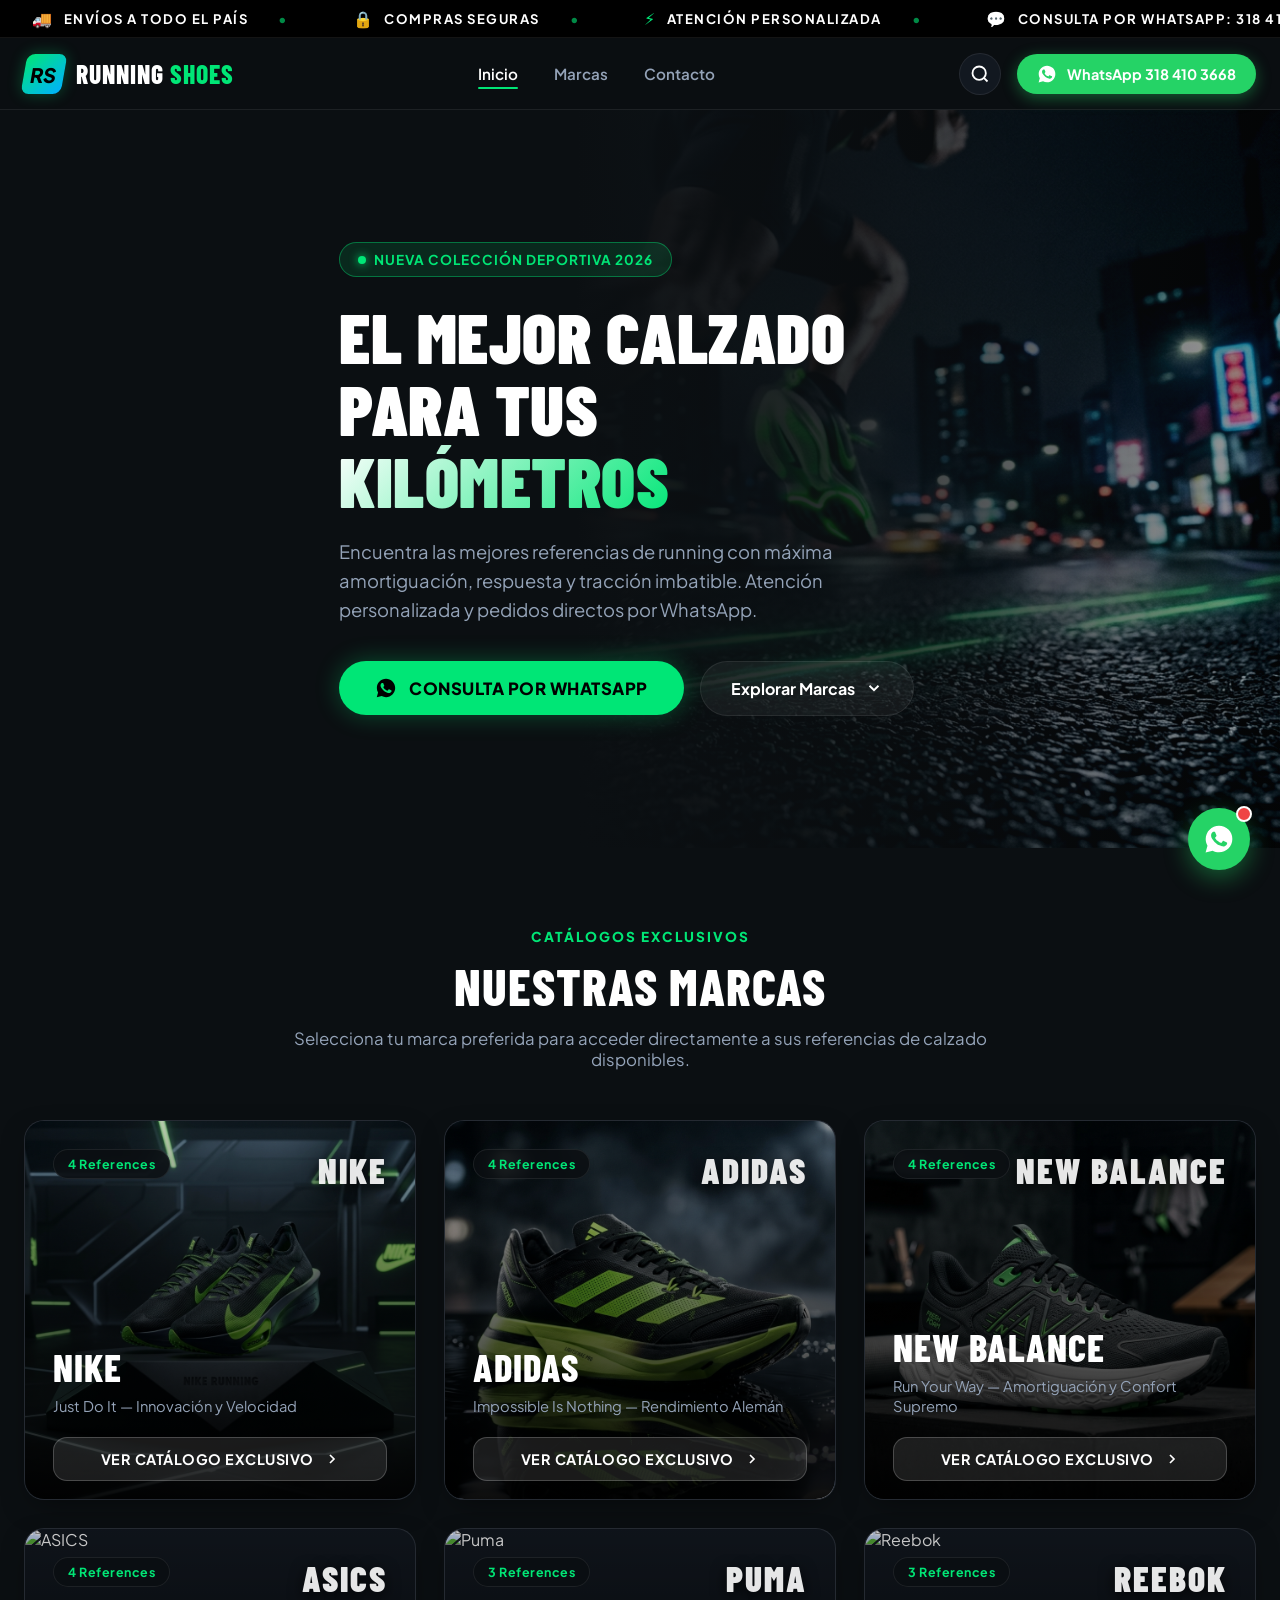
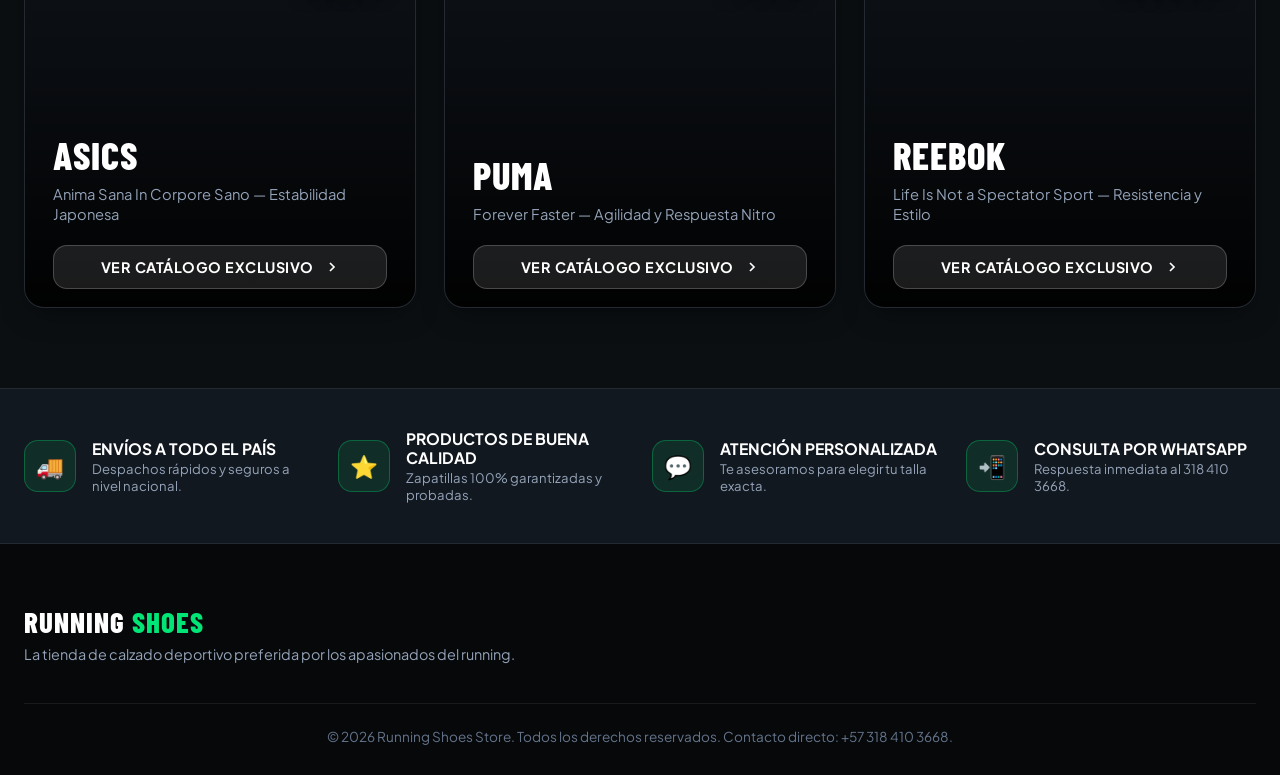
==== commit 5ce3eb1a: "Ocultar enlace al panel" ====
--- a/index.html
+++ b/index.html
@@ -225,11 +225,7 @@
             </p>
           </div>
 
-          <div>
-            <a href="admin.html" style="color: var(--text-muted); font-size: 0.82rem; text-decoration: underline;">
-              ⚙️ Acceso Panel Administración Firebase
-            </a>
-          </div>
+
         </div>
 
         <div class="footer-bottom">
